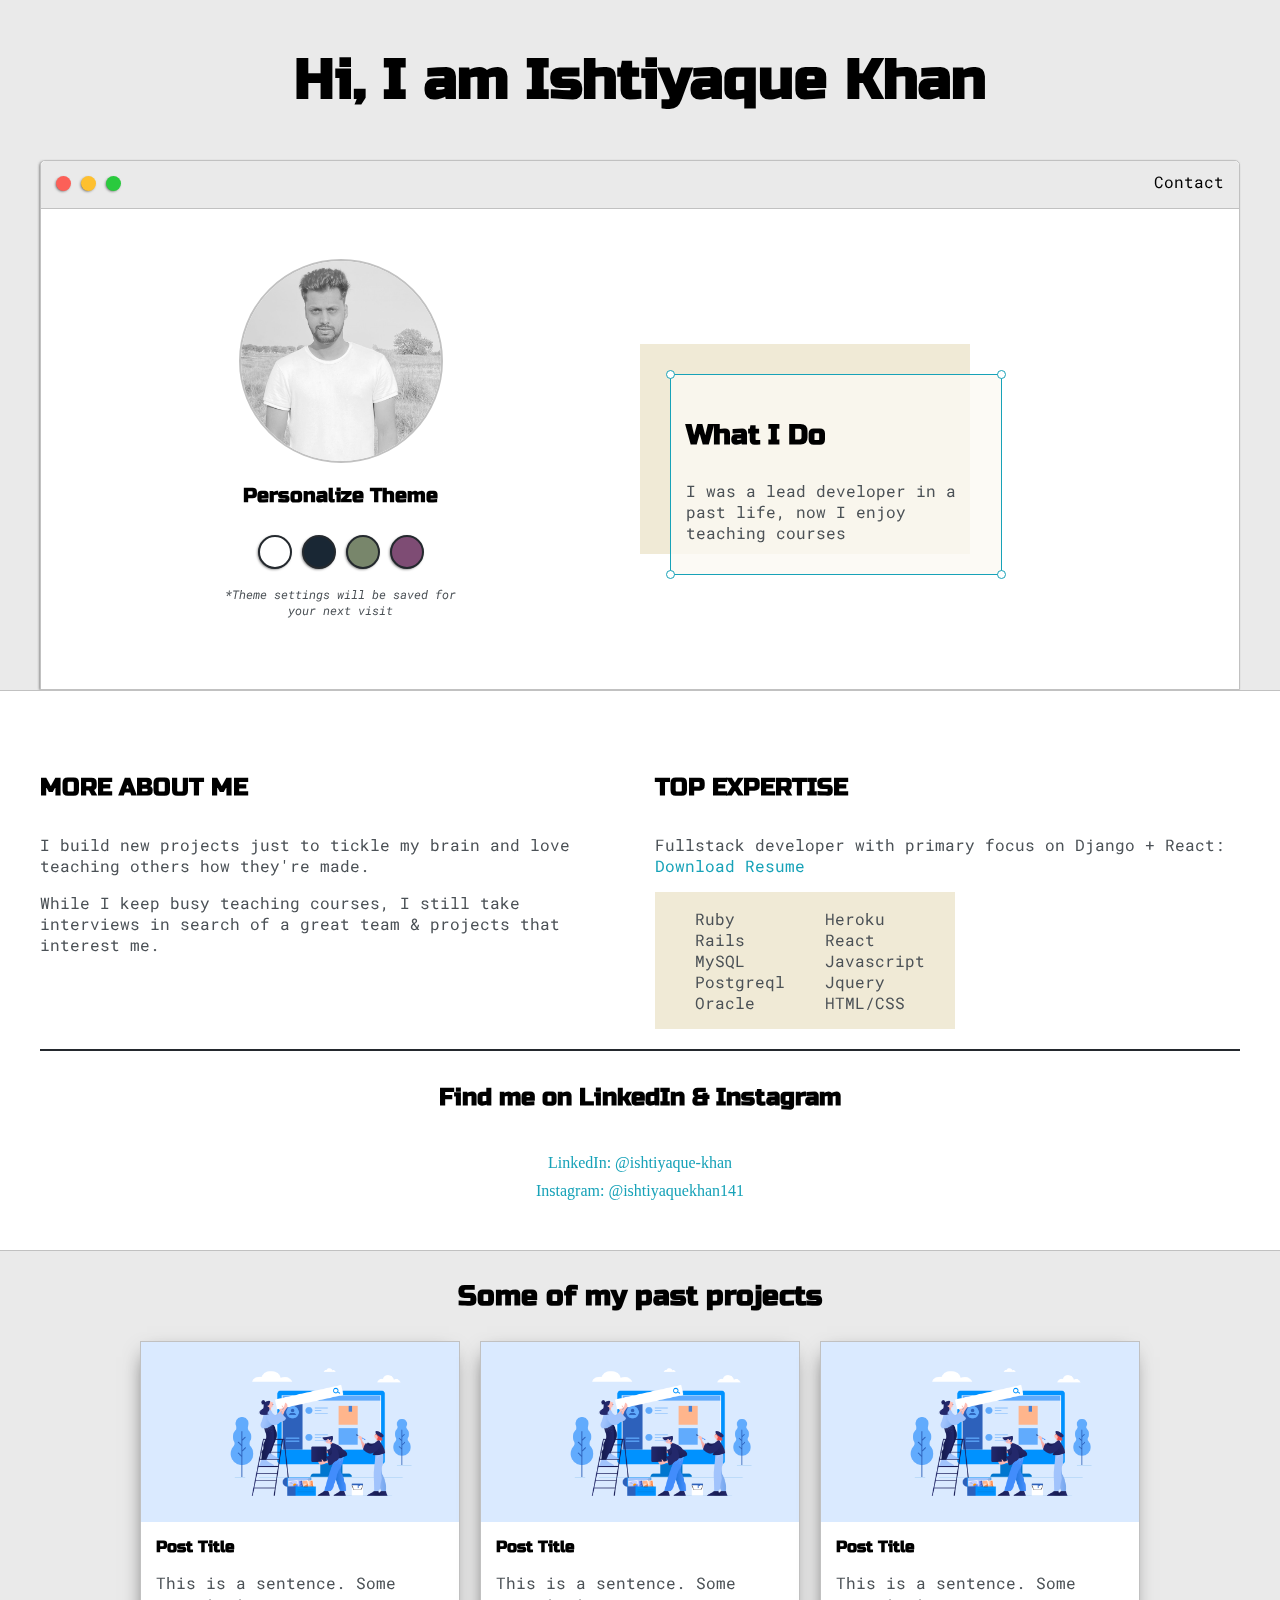
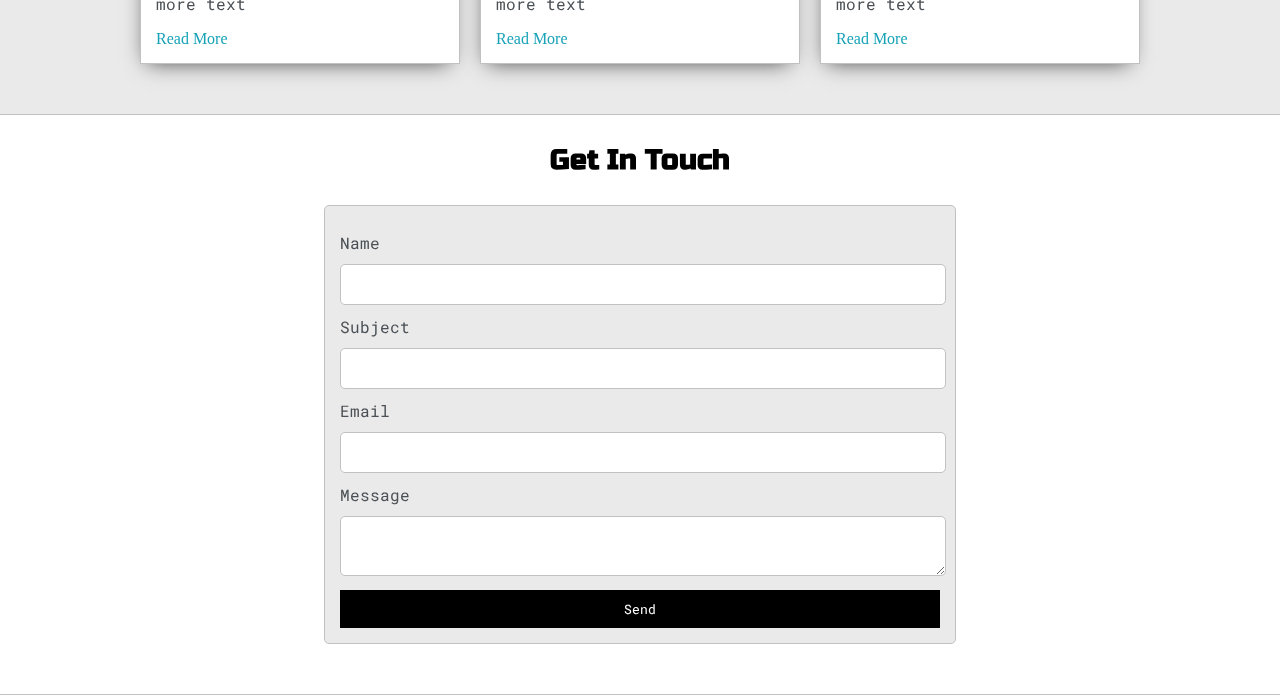
==== index.html @ ef8503f7 "Portfolio changes" ====
<!DOCTYPE html>
<html lang="en">
<head>
  <meta charset="UTF-8">
  <meta http-equiv="X-UA-Compatible" content="IE=edge">
  <meta name="viewport" content="width=device-width, initial-scale=1.0">
  <title>Ishtiyaque Khan</title>
  <link rel="preconnect" href="https://fonts.googleapis.com">
  <link rel="preconnect" href="https://fonts.gstatic.com" crossorigin>
  <link href="https://fonts.googleapis.com/css2?family=Russo+One&display=swap" rel="stylesheet"> 
  <link rel="preconnect" href="https://fonts.googleapis.com">
  <link rel="preconnect" href="https://fonts.gstatic.com" crossorigin>
  <link href="https://fonts.googleapis.com/css2?family=Roboto+Mono:wght@500&family=Russo+One&display=swap" rel="stylesheet"> 

  <link rel="stylesheet" type="text/css" href="css/default.css" />

  <link id="theme-style" rel="stylesheet" type="text/css" href="css/purple.css" />
</head>
<body>
  <section class="s1">
    <div class="main-container">
      <div class="greeting-wrapper">
        <h1>Hi, I am Ishtiyaque Khan</h1>
      </div>

      <div class="intro-wrapper">
        <div class="nav-wrapper">
          <div class="dots-wrapper">
            <div id="dot-1" class="browser-dot"></div>
            <div id="dot-2" class="browser-dot"></div>
            <div id="dot-3" class="browser-dot"></div>
          </div>
          <ul id="navigation">
            <li><a href="#">Contact</a></li>
          </ul>
        </div>
        <div class="left-column">
          <img id="profile-pic" src="images/portfolio-homepage.jpg">
          <h5 style="text-align: center; line-height: 0;">Personalize Theme</h5>

          <div id="theme-options-wrapper">
            <div data-mode="light" id="light-mode" class="theme-dot"></div>
            <div data-mode="blue" id="blue-mode" class="theme-dot"></div>
            <div data-mode="green" id="green-mode" class="theme-dot"></div>
            <div data-mode="purple" id="purple-mode" class="theme-dot"></div>
          </div>

          <p id="setting-note">*Theme settings will be saved for<br>your next visit</p>
        </div>
        <div class="right-column">
          <div id="preview-shadow">
            <div id="preview">
              <div id="corner-tl" class="corner"></div>
              <div id="corner-tr" class="corner"></div>
              <h3>What I Do</h3>
              <p>I was a lead developer in a past life,
                now I enjoy teaching courses</p>
              <div id="corner-br" class="corner"></div>
              <div id="corner-bl" class="corner"></div>
            </div>
          </div>
        </div>
      </div>
    </div>
  </section>
  <section class="s2">
    <div class="main-container">
      <div class="about-wrapper">
        <div class="about-me">
          <h4>MORE ABOUT ME</h4>

          <p>I build new projects just to tickle my brain and love teaching others how they're made.</p>
          <p>While I keep busy teaching courses, I still take interviews in search of a great team & projects that interest me.</p>
        </div>

        <div class="expertise">
          <h4>TOP EXPERTISE</h4>

          <p>Fullstack developer with primary focus on Django + React:
            <a target="_blank" href="documents/Resume.pdf">Download Resume</a>
          </p>

          <div id="skills">
            <ul>
              <li>Ruby</li>
              <li>Rails</li>
              <li>MySQL</li>
              <li>Postgreql</li>
              <li>Oracle</li>
            </ul>

            <ul>
              <li>Heroku</li>
              <li>React</li>
              <li>Javascript</li>
              <li>Jquery</li>
              <li>HTML/CSS</li>
            </ul>
          </div>
        </div>

        <div class="social-links">
          <h4>Find me on LinkedIn & Instagram</h4>
          <a target="_blank" href="https://www.linkedin.com/in/ishtiyaque-khan-a1082a1ba/">LinkedIn: @ishtiyaque-khan</a>
          <a target="_blank" href="https://www.instagram.com/ishtiyaquekhan141/">Instagram: @ishtiyaquekhan141</a>
        </div>
      </div>
  </section>
  <section class="s1">
    <div class="main-container">
      <h3 style="text-align: center;">Some of my past projects</h3>

      <div class="post-wrapper">
        <div class="post">
          <img class="thumbnail" src="images/sample-project-image.png">
          <div class="post-preview">
            <h6 class="post-title">Post Title</h6>
            <p class="post-intro">This is a sentence. Some more text</p>
            <a href="#">Read More</a>
          </div>
        </div>

        <div class="post">
          <img class="thumbnail" src="images/sample-project-image.png">
          <div class="post-preview">
            <h6 class="post-title">Post Title</h6>
            <p class="post-intro">This is a sentence. Some more text</p>
            <a href="#">Read More</a>
          </div>
        </div>

        <div class="post">
          <img class="thumbnail" src="images/sample-project-image.png">
          <div class="post-preview">
            <h6 class="post-title">Post Title</h6>
            <p class="post-intro">This is a sentence. Some more text</p>
            <a href="#">Read More</a>
          </div>
        </div>
      </div>
    </div>
  </section>
  <section class="s2">
    <div class="main-container">
      <h3 style="text-align: center;">Get In Touch</h3>

      <form id="contact-form" action="mailto:ishtiyaquekhan141@gmail.com" method="post" enctype="text/plain">
        <label>Name</label>
        <input class="input-field" type="text" name="name">

        <label>Subject</label>
        <input class="input-field" type="text" name="subject">

        <label>Email</label>
        <input class="input-field" type="email" name="email">

        <label>Message</label>
        <textarea class="input-field" name="message"></textarea>

        <input id="submit-btn" type="submit" value="Send">
      </form>
    </div>
  </section>

  <script type="text/javascript" src="javascript/script.js"></script>
</body>
</html>
---- css/default.css ----
:root {
  --main-color: #eaeaea;
  --secondary-color: #fff;
  --border-color: #c1c1c1;
  --main-text: black;
  --secondary-text: #4b5156;
  --theme-border-color: #24292e;
  --preview-bg: rgb(251, 249, 243, 0.8);
  --preview-shadow:  #f0ead6;
  --button-color: black;
}

html, body {
  padding: 0;
  margin: 0;
}

body * {
  transition: 0.3s;
}

h1, h2, h3, h4, h5, h6 {
  color: var(--main-text);
  font-family: 'Russo One', sans-serif;
}

p, li, span, label, input, textarea {
  color: var(--secondary-text);
  font-family: 'Roboto Mono', monospace;
}

a {
  text-decoration: none;
  color: #17a2b8;
}

ul { list-style: none; }

h1 { font-size: 56px; }
h2 { font-size: 36px; }
h3 { font-size: 28px; }
h4 { font-size: 24px; }
h5 { font-size: 20px; }
h6 { font-size: 16px; }

.s1 {
  background-color: var(--main-color);
  border-bottom: 1px solid var(--border-color);
  overflow: auto;
}

.s2 {
  background-color: var(--secondary-color);
  border-bottom: 1px solid var(--border-color);
  overflow: auto;
}

.main-container {
  width: 1200px;
  margin: 0 auto;
}

.greeting-wrapper {
  display: grid;
  justify-content: center;
  align-content: center;
  min-height: 10em;
}

.intro-wrapper {
  background-color: var(--secondary-color);
  border: 1px solid var(--border-color);
  box-shadow: -1px 1px 3px -1px rgba(0, 0, 0, 0.75);
  display: grid;
  grid-template-columns: 1fr 1fr;
  grid-template-rows: 3em 30em;
  grid-template-areas: 
    'nav-wrapper nav-wrapper'
    'left-column right-column'
  ;
  border-radius: 5px 5px 0 0;
}

.nav-wrapper {
  grid-area: nav-wrapper;
  border-bottom: 1px solid var(--border-color);
  display: flex;
  justify-content: space-between;
  background-color: var(--main-color);
  border-radius: 5px 5px 0 0;
}

#navigation {
  margin: 0;
  padding: 10px;
}

#navigation a {
  color: var(--main-text);
}

#navigation li {
  display: inline-block;
  margin-right: 5px;
  margin-left: 5px;
}

.dots-wrapper {
  display: flex;
  padding: 10px;
}

#dot-1 { background-color: #fc6058; }
#dot-2 { background-color: #fec02f; }
#dot-3 { background-color: #2aca3e; }

.browser-dot {
  background-color:black;
  height: 15px;
  width: 15px;
  border-radius: 50%;
  margin: 5px;

  -webkit-box-shadow: -1px 1px 3px -1px rgba(0, 0, 0, 0.75);
  -moz-box-shadow: -1px 1px 3px -1px rgba(0, 0, 0, 0.75);
  box-shadow: -1px 1px 3px -1px rgba(0, 0, 0, 0.75);
}

.left-column {
  grid-area: left-column;
  padding-top: 50px;
  padding-bottom: 50px;
}

#profile-pic {
  display: block;
  margin: 0 auto;
  height: 200px;
  width: 200px;
  object-fit: cover;
  object-position: center top;
  border-radius: 50%;
  border: 2px solid var(--border-color);
  transition: transform 0.5s ease-in-out;
  mix-blend-mode: luminosity;
}

#profile-pic:hover { 
  transform: scale(1.15, 1.15);
  opacity: 1;
  -webkit-animation: flash 1.5s;
  animation: flash 1.5s;
  mix-blend-mode: normal;
}

@-webkit-keyframes flash {
	0% { opacity: 0.3; }
	100% { opacity: 1; }
}

@keyframes flash {
	0% { opacity: 0.3; }
	100% { opacity: 1; }
}

#theme-options-wrapper {
  display: flex;
  justify-content: center;
}

.theme-dot {
  height: 30px;
  width: 30px;
  margin: 5px;
  border-radius: 50%;
  border: 2px solid var(--theme-border-color);

  -webkit-box-shadow: -1px 1px 3px -1px rgba(0, 0, 0, 0.75);
  -moz-box-shadow: -1px 1px 3px -1px rgba(0, 0, 0, 0.75);
  box-shadow: -1px 1px 3px -1px rgba(0, 0, 0, 0.75);
  cursor: pointer;
}

.theme-dot:hover { border-width: 5px; }

#light-mode { background-color: #fff; }
#blue-mode { background-color: #192734; }
#green-mode { background-color: #78866b; }
#purple-mode { background-color: #7e4c74; }

#setting-note {
  font-size: 12px;
  font-style: italic;
  text-align: center;
}

.right-column {
  grid-area: right-column;
  display: grid;
  align-content: center;
  padding-top: 50px;
  padding-bottom: 50px;
}

#preview-shadow {
  background-color: var(--preview-shadow);
  width: 300px;
  height: 180px;
  padding-left: 30px;
  padding-top: 30px;
}

#preview {
  width: 300px;
  border: 1.5px solid #17a2b8;
  background-color: var(--preview-bg);
  padding: 15px;
  position: relative;
}

.corner {
  width: 7px;
  height: 7px;
  border-radius: 50%;
  border: 1.5px solid #17a2b8;
  background-color: #fff;
  position: absolute;
}

#corner-tl {
  top: -5px;
  left: -5px;
}

#corner-tr {
  top: -5px;
  right: -5px;
}

#corner-br {
  bottom: -5px;
  right: -5px;
}

#corner-bl {
  bottom: -5px;
  left: -5px;
}

.about-wrapper {
  display: grid;
  grid-template-columns: 1fr 1fr;
  justify-content: center;
  padding-top: 50px;
  padding-bottom: 50px;
  grid-template-areas: 
  'about-me expertise'
  'social-links social-links';
  column-gap: 30px;
}

.social-links {
  grid-area: social-links;
  display: grid;
  justify-content: center;
  border-top: 2px solid var(--theme-border-color);
  text-align: center;
  row-gap: 10px;
}

.about-me { grid-area: about-me; }
.expertise { grid-area: expertise; }

#skills {
  display: flex;
  justify-content: start;
  width: 300px;
  background-color: var(--preview-shadow);
  margin-bottom: 20px;
}

.post-wrapper {
  display: grid;
  grid-template-columns: repeat(auto-fit, 320px);
  gap: 20px;
  justify-content: center;
  padding-bottom: 50px;
}

.post {
  border: 1px solid var(--border-color);
  -webkit-box-shadow: -2px 7px 21px -9px rgba(0, 0, 0, 0.75);
  -moz-box-shadow: -2px 7px 21px -9px rgba(0, 0, 0, 0.75);
  box-shadow: -2px 7px 21px -9px rgba(0, 0, 0, 0.75);
}

.thumbnail {
  display: block;
  width: 100%;
  height: 180px;
  object-fit: cover;
  object-position: 1% 1%;
}

.post-preview {
  background-color: #fff;
  padding: 15px;
}

.post-title {
  color: black;
  margin: 0;
}

.post-intro {
  color: #4b5156;
  font-size: 16px;
}

#contact-form {
  display: block;
  max-width: 600px;
  margin: 0 auto;
  border: 1px solid var(--border-color);
  padding: 15px;
  border-radius: 5px;
  background-color: var(--main-color);
  margin-bottom: 50px;
}

#contact-form label {
  line-height: 2.7em;
}

.input-field {
  width: 100%;
  padding-top: 10px;
  padding-bottom: 10px;
  background-color: var(--secondary-color);
  border-radius: 5px;
  border: 1px solid var(--border-color);
  font-size: 14px;
}

#submit-btn {
  margin-top: 10px;
  width: 100%;
  padding-top: 10px;
  padding-bottom: 10px;
  color: #fff;
  background-color: var(--button-color);
  border: none;
}

@media screen and (max-width: 1200px) {
  .main-container {
    width: 95%;
  }
}

@media screen and (max-width: 800px) {
  .intro-wrapper{
    grid-template-columns: 1fr;
    grid-template-areas:
      'nav-wrapper'
      'left-column'
      'right-column'
  }

  .right-column {
    justify-content: center;
  }
}
---- css/purple.css ----
:root {
    --main-color: #46344E;
    --secondary-color: #382a3f;
    --border-color: #1d1520;
    --main-text: #fff;
    --secondary-text: #eeeeee;
    --theme-border-color: #FFF;
    --preview-bg: rgb(29, 21, 32, 0.8);
    --preview-shadow:  #2a202f;
    --button-color: #669966;
  }
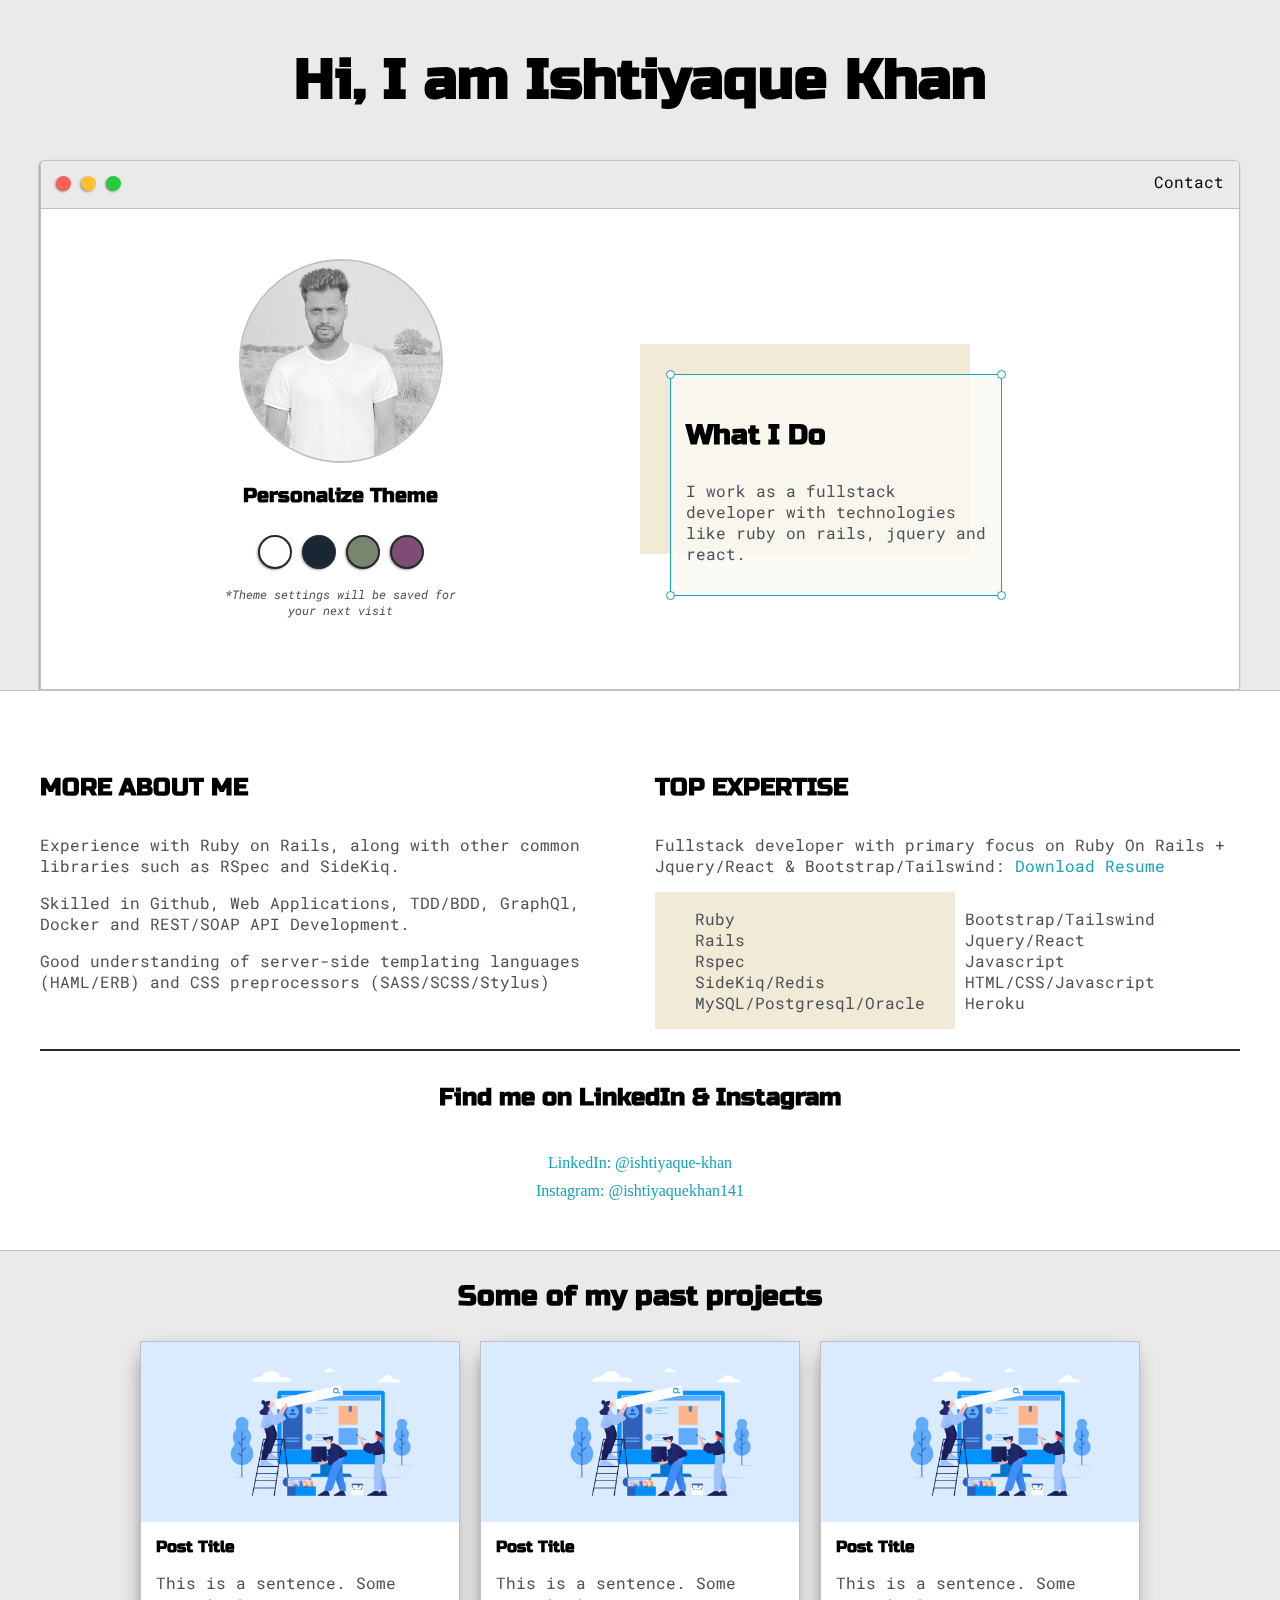
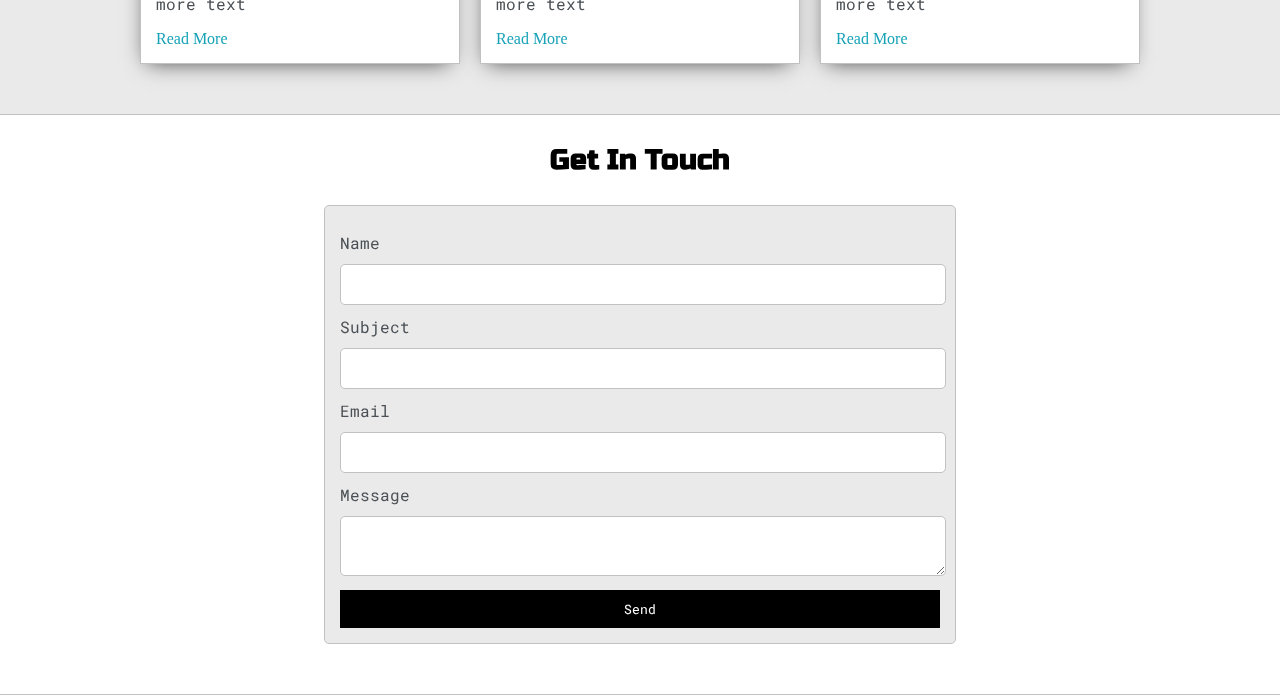
==== commit fc7f96c6: "Introduction changes" ====
--- a/index.html
+++ b/index.html
@@ -53,8 +53,7 @@
               <div id="corner-tl" class="corner"></div>
               <div id="corner-tr" class="corner"></div>
               <h3>What I Do</h3>
-              <p>I was a lead developer in a past life,
-                now I enjoy teaching courses</p>
+              <p>I work as a fullstack developer with technologies like ruby on rails, jquery and react.</p>
               <div id="corner-br" class="corner"></div>
               <div id="corner-bl" class="corner"></div>
             </div>
@@ -69,14 +68,15 @@
         <div class="about-me">
           <h4>MORE ABOUT ME</h4>
 
-          <p>I build new projects just to tickle my brain and love teaching others how they're made.</p>
-          <p>While I keep busy teaching courses, I still take interviews in search of a great team & projects that interest me.</p>
+          <p>Experience with Ruby on Rails, along with other common libraries such as RSpec and SideKiq.</p>
+          <p>Skilled in Github, Web Applications, TDD/BDD, GraphQl, Docker and REST/SOAP API Development.</p>
+          <p>Good understanding of server-side templating languages (HAML/ERB) and CSS preprocessors (SASS/SCSS/Stylus)</p>
         </div>
 
         <div class="expertise">
           <h4>TOP EXPERTISE</h4>
 
-          <p>Fullstack developer with primary focus on Django + React:
+          <p>Fullstack developer with primary focus on Ruby On Rails + Jquery/React & Bootstrap/Tailswind:
             <a target="_blank" href="documents/Resume.pdf">Download Resume</a>
           </p>
 
@@ -84,17 +84,17 @@
             <ul>
               <li>Ruby</li>
               <li>Rails</li>
-              <li>MySQL</li>
-              <li>Postgreql</li>
-              <li>Oracle</li>
+              <li>Rspec</li>
+              <li>SideKiq/Redis</li>
+              <li>MySQL/Postgresql/Oracle</li>
             </ul>
 
             <ul>
+              <li>Bootstrap/Tailswind</li>
+              <li>Jquery/React</li>
+              <li>Javascript</li>
+              <li>HTML/CSS/Javascript</li>
               <li>Heroku</li>
-              <li>React</li>
-              <li>Javascript</li>
-              <li>Jquery</li>
-              <li>HTML/CSS</li>
             </ul>
           </div>
         </div>
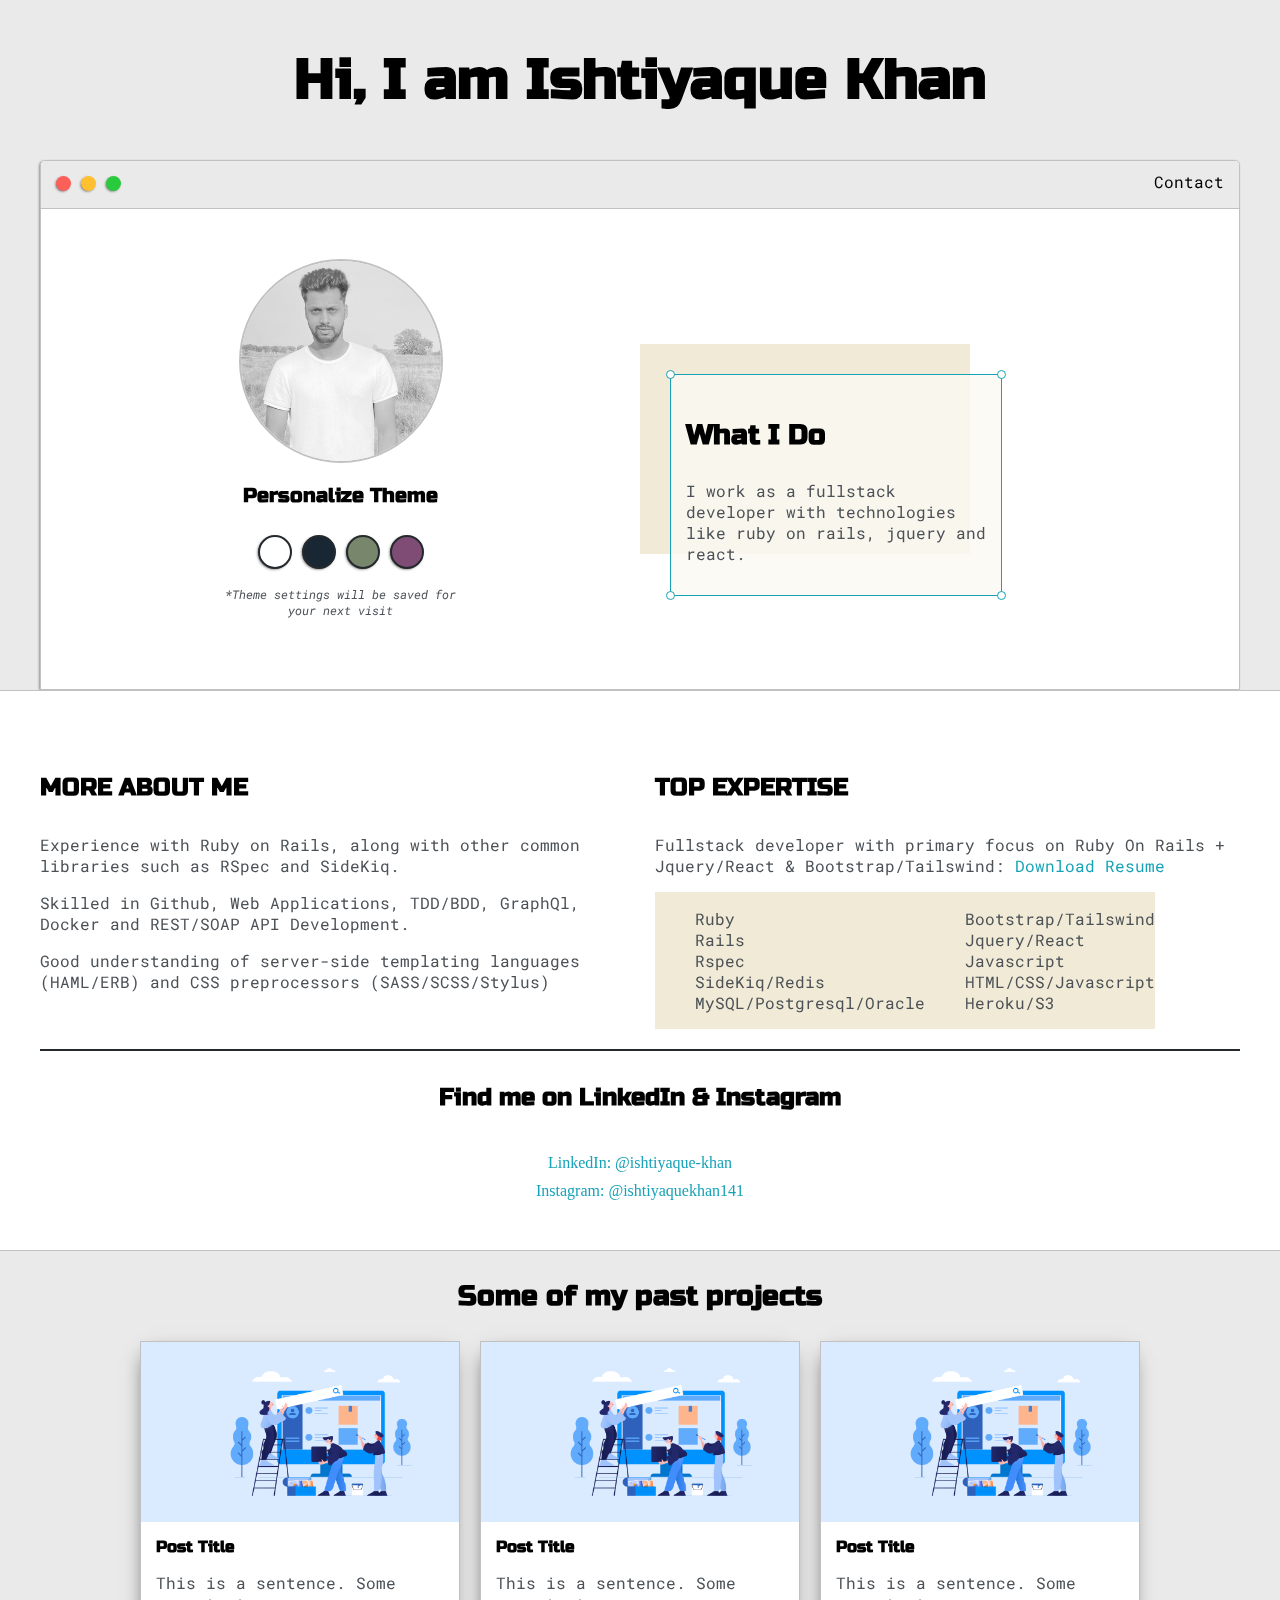
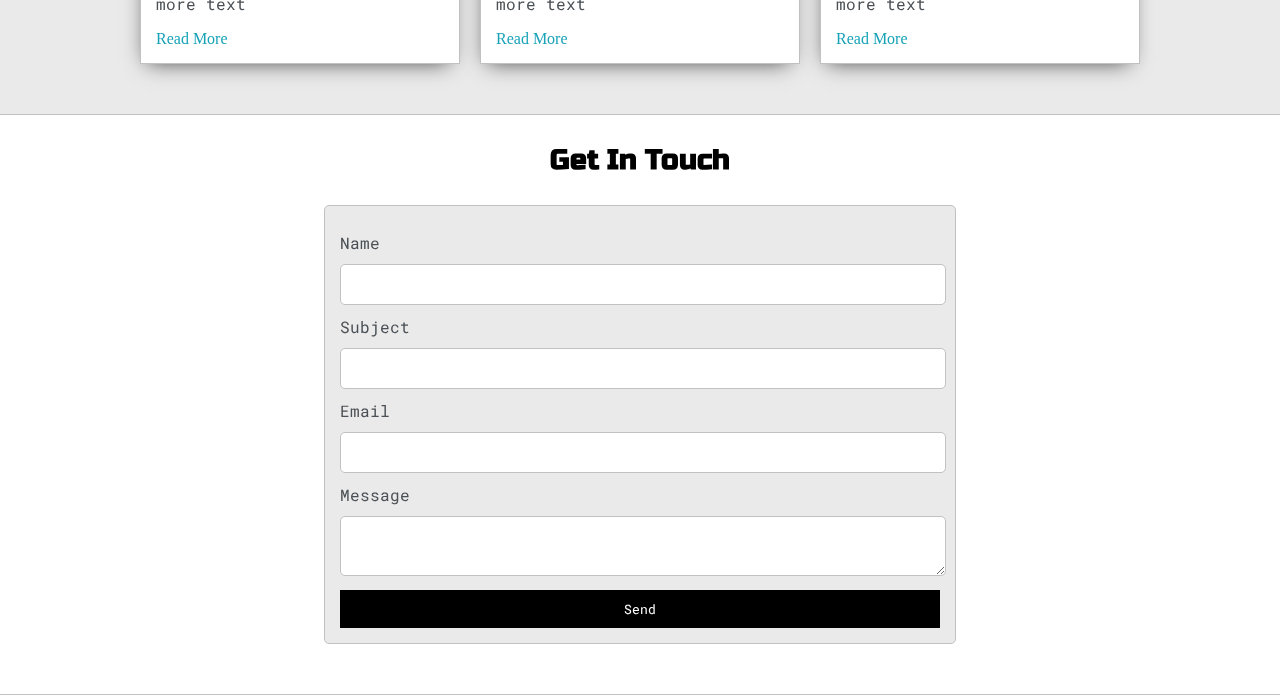
==== commit f6a56f4f: "Skills updated" ====
--- a/index.html
+++ b/index.html
@@ -94,7 +94,7 @@
               <li>Jquery/React</li>
               <li>Javascript</li>
               <li>HTML/CSS/Javascript</li>
-              <li>Heroku</li>
+              <li>Heroku/S3</li>
             </ul>
           </div>
         </div>
--- a/css/default.css
+++ b/css/default.css
@@ -274,7 +274,7 @@
 #skills {
   display: flex;
   justify-content: start;
-  width: 300px;
+  width: 500px;
   background-color: var(--preview-shadow);
   margin-bottom: 20px;
 }
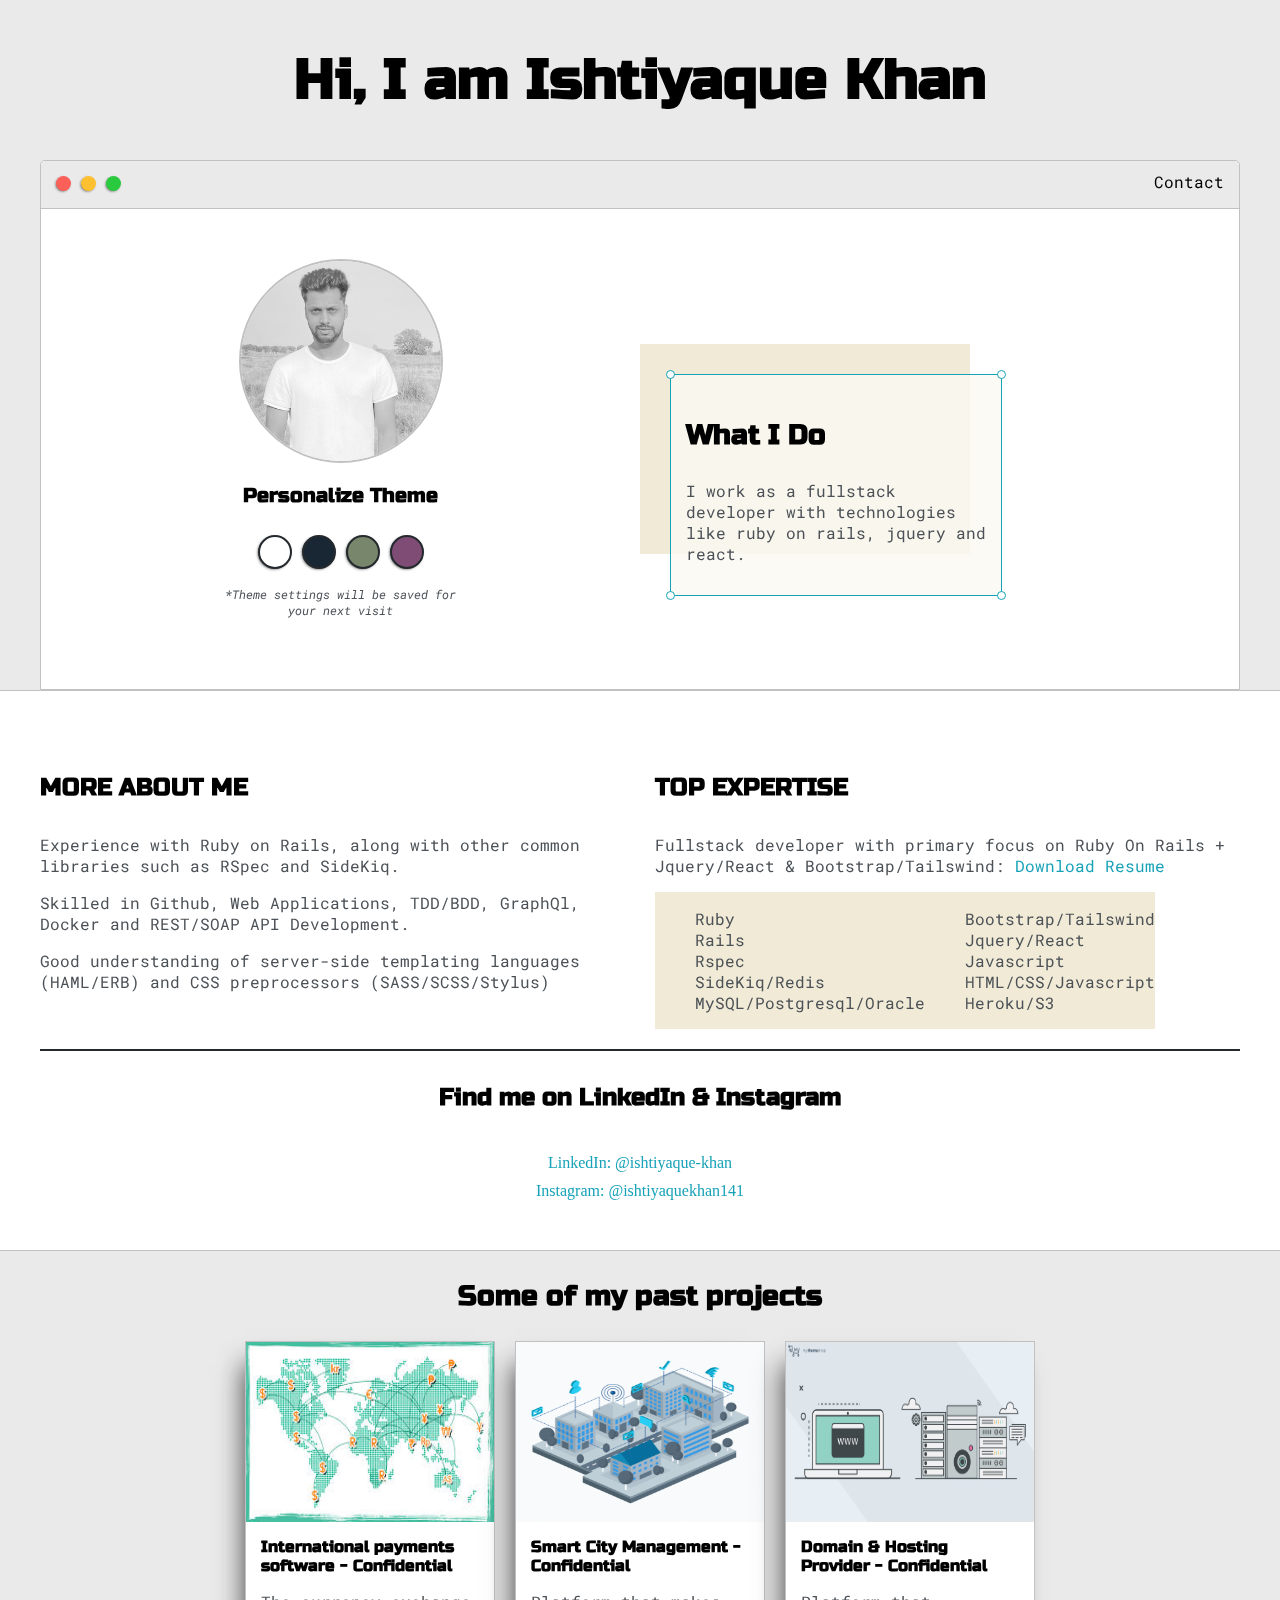
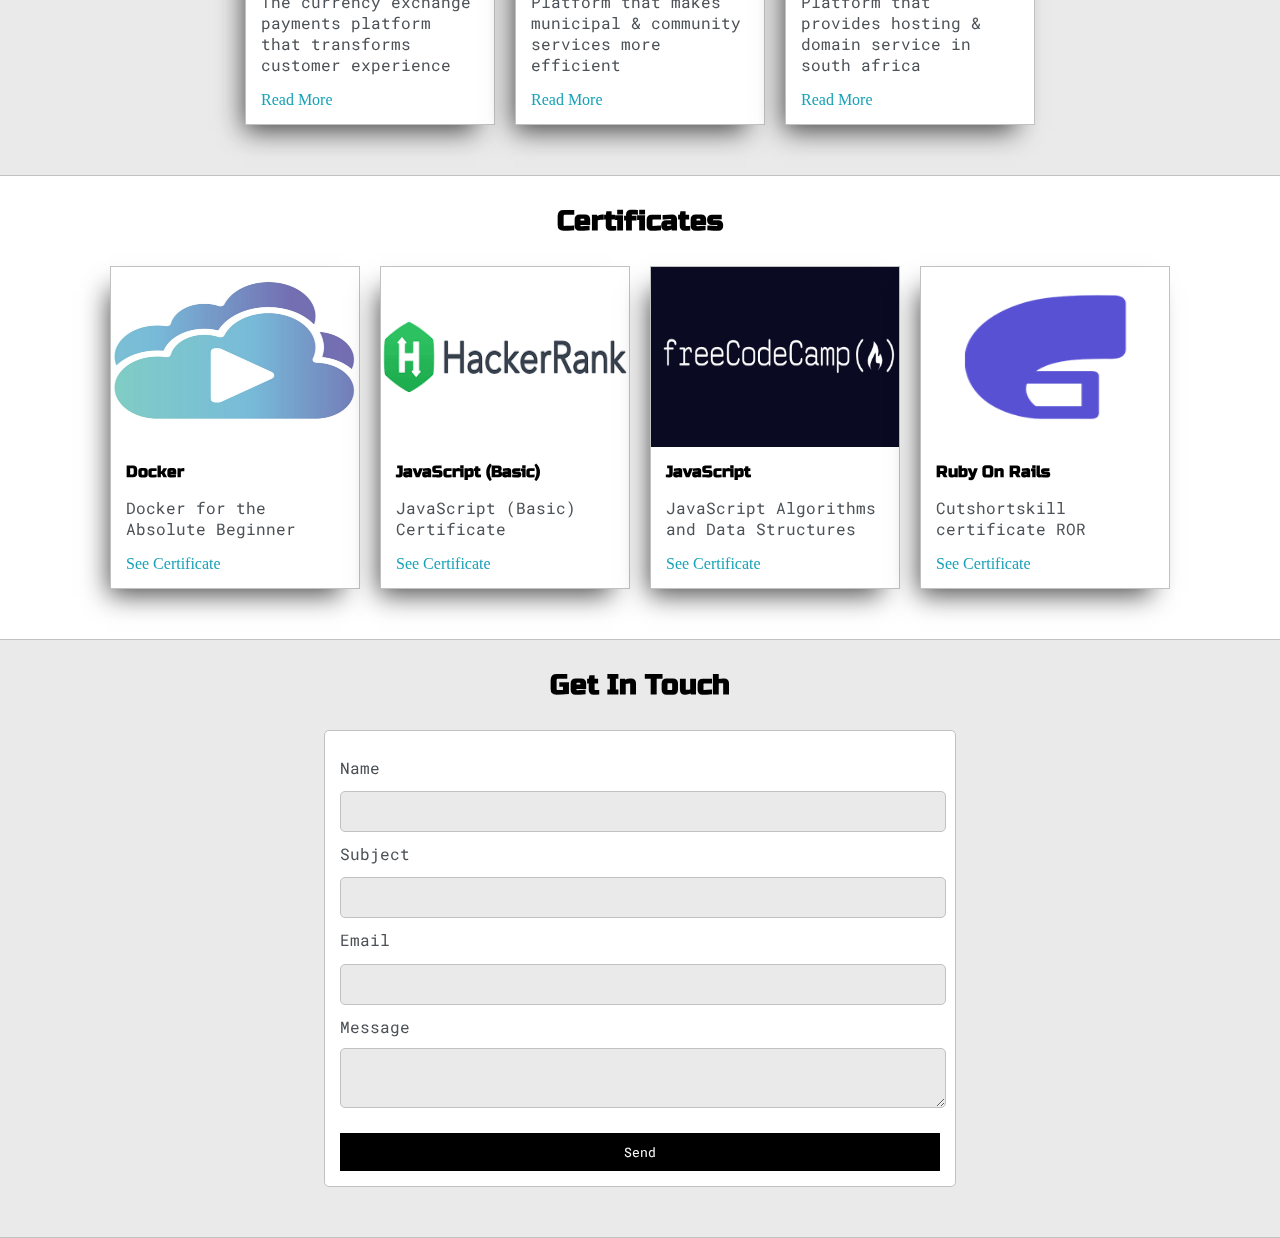
==== commit f0de0bcb: "Made changes to show Certification, Projects and email service enabled" ====
--- a/index.html
+++ b/index.html
@@ -31,7 +31,7 @@
             <div id="dot-3" class="browser-dot"></div>
           </div>
           <ul id="navigation">
-            <li><a href="#">Contact</a></li>
+            <li><a href="index.html#contact">Contact</a></li>
           </ul>
         </div>
         <div class="left-column">
@@ -77,7 +77,7 @@
           <h4>TOP EXPERTISE</h4>
 
           <p>Fullstack developer with primary focus on Ruby On Rails + Jquery/React & Bootstrap/Tailswind:
-            <a target="_blank" href="documents/Resume.pdf">Download Resume</a>
+            <a target="_blank" href="documents/resume.pdf">Download Resume</a>
           </p>
 
           <div id="skills">
@@ -112,29 +112,29 @@
 
       <div class="post-wrapper">
         <div class="post">
-          <img class="thumbnail" src="images/sample-project-image.png">
-          <div class="post-preview">
-            <h6 class="post-title">Post Title</h6>
-            <p class="post-intro">This is a sentence. Some more text</p>
-            <a href="#">Read More</a>
-          </div>
-        </div>
-
-        <div class="post">
-          <img class="thumbnail" src="images/sample-project-image.png">
-          <div class="post-preview">
-            <h6 class="post-title">Post Title</h6>
-            <p class="post-intro">This is a sentence. Some more text</p>
-            <a href="#">Read More</a>
-          </div>
-        </div>
-
-        <div class="post">
-          <img class="thumbnail" src="images/sample-project-image.png">
-          <div class="post-preview">
-            <h6 class="post-title">Post Title</h6>
-            <p class="post-intro">This is a sentence. Some more text</p>
-            <a href="#">Read More</a>
+          <img class="thumbnail" src="images/internation-payment-services.jpeg">
+          <div class="post-preview">
+            <h6 class="post-title">International payments software - Confidential</h6>
+            <p class="post-intro">The currency exchange payments platform that transforms customer experience</p>
+            <a href="pages/internation-payment-services.html">Read More</a>
+          </div>
+        </div>
+
+        <div class="post">
+          <img class="thumbnail" src="images/smart-city-management.png">
+          <div class="post-preview">
+            <h6 class="post-title">Smart City Management - Confidential</h6>
+            <p class="post-intro">Platform that makes municipal & community services more efficient</p>
+            <a href="pages/city-management.html">Read More</a>
+          </div>
+        </div>
+
+        <div class="post">
+          <img class="thumbnail" src="images/hosting-domain-provider.jpg">
+          <div class="post-preview">
+            <h6 class="post-title">Domain & Hosting Provider - Confidential</h6>
+            <p class="post-intro">Platform that provides hosting & domain service in south africa</p>
+            <a href="pages/domain-hosting-services.html">Read More</a>
           </div>
         </div>
       </div>
@@ -142,21 +142,64 @@
   </section>
   <section class="s2">
     <div class="main-container">
+      <h3 style="text-align: center;">Certificates</h3>
+
+      <div class="post-wrapper">
+        <div class="post">
+          <img class="thumbnail" src="images/kodecloud.jpg">
+          <div class="post-preview">
+            <h6 class="post-title">Docker</h6>
+            <p class="post-intro">Docker for the Absolute Beginner</p>
+            <a target="_blank" href="documents/kodecloud-docker-certificate.pdf">See Certificate</a>
+          </div>
+        </div>
+
+        <div class="post">
+          <img class="thumbnail" src="images/hacker-rank.png">
+          <div class="post-preview">
+            <h6 class="post-title">JavaScript (Basic)</h6>
+            <p class="post-intro">JavaScript (Basic) Certificate</p>
+            <a target="_blank" href="https://www.hackerrank.com/certificates/d4ded7c283e5">See Certificate</a>
+          </div>
+        </div>
+
+        <div class="post">
+          <img class="thumbnail" src="images/freecode-camp.png">
+          <div class="post-preview">
+            <h6 class="post-title">JavaScript</h6>
+            <p class="post-intro">JavaScript Algorithms and Data Structures</p>
+            <a target="_blank" href="https://www.freecodecamp.org/certification/fcc831fb80a-a375-44b3-9747-e6c93f4328e0/javascript-algorithms-and-data-structures">See Certificate</a>
+          </div>
+        </div>
+
+        <div class="post">
+          <img class="thumbnail" src="images/cutshort.png">
+          <div class="post-preview">
+            <h6 class="post-title">Ruby On Rails</h6>
+            <p class="post-intro">Cutshortskill certificate ROR</p>
+            <a target="_blank" href="https://cutshort.io/certificate/37841">See Certificate</a>
+          </div>
+        </div>
+      </div>
+    </div>
+  </section>
+  <section class="s1">
+    <div class="main-container">
       <h3 style="text-align: center;">Get In Touch</h3>
 
-      <form id="contact-form" action="mailto:ishtiyaquekhan141@gmail.com" method="post" enctype="text/plain">
-        <label>Name</label>
-        <input class="input-field" type="text" name="name">
-
-        <label>Subject</label>
-        <input class="input-field" type="text" name="subject">
-
-        <label>Email</label>
-        <input class="input-field" type="email" name="email">
-
-        <label>Message</label>
-        <textarea class="input-field" name="message"></textarea>
-
+      <form id="contact-form" action="https://formspree.io/f/mbjwdpnp" method="POST" target="_blank">
+        <label>Name
+          <input class="input-field" type="text" name="name">
+        </label>
+        <label>Subject
+          <input class="input-field" type="text" name="subject">
+        </label>
+        <label>Email
+          <input class="input-field" type="email" name="email">
+        </label>
+        <label>Message
+          <textarea class="input-field" name="message"></textarea>
+        </label>
         <input id="submit-btn" type="submit" value="Send">
       </form>
     </div>
--- a/css/default.css
+++ b/css/default.css
@@ -8,6 +8,7 @@
   --preview-bg: rgb(251, 249, 243, 0.8);
   --preview-shadow:  #f0ead6;
   --button-color: black;
+  --box-shadow: -10px 15px 25px -9px rgba(19, 18, 18, 0.75);
 }
 
 html, body {
@@ -70,7 +71,7 @@
 .intro-wrapper {
   background-color: var(--secondary-color);
   border: 1px solid var(--border-color);
-  box-shadow: -1px 1px 3px -1px rgba(0, 0, 0, 0.75);
+  box-shadow: -1px 1px 3px -1px var(--box-sha);
   display: grid;
   grid-template-columns: 1fr 1fr;
   grid-template-rows: 3em 30em;
@@ -281,7 +282,7 @@
 
 .post-wrapper {
   display: grid;
-  grid-template-columns: repeat(auto-fit, 320px);
+  grid-template-columns: repeat(auto-fit, 250px);
   gap: 20px;
   justify-content: center;
   padding-bottom: 50px;
@@ -291,14 +292,14 @@
   border: 1px solid var(--border-color);
   -webkit-box-shadow: -2px 7px 21px -9px rgba(0, 0, 0, 0.75);
   -moz-box-shadow: -2px 7px 21px -9px rgba(0, 0, 0, 0.75);
-  box-shadow: -2px 7px 21px -9px rgba(0, 0, 0, 0.75);
+  box-shadow: var(--box-shadow);
 }
 
 .thumbnail {
   display: block;
   width: 100%;
   height: 180px;
-  object-fit: cover;
+  object-fit: fill;
   object-position: 1% 1%;
 }
 
@@ -324,7 +325,7 @@
   border: 1px solid var(--border-color);
   padding: 15px;
   border-radius: 5px;
-  background-color: var(--main-color);
+  background-color: var(--secondary-color);
   margin-bottom: 50px;
 }
 
@@ -336,7 +337,7 @@
   width: 100%;
   padding-top: 10px;
   padding-bottom: 10px;
-  background-color: var(--secondary-color);
+  background-color: var(--main-color);
   border-radius: 5px;
   border: 1px solid var(--border-color);
   font-size: 14px;
@@ -370,4 +371,26 @@
   .right-column {
     justify-content: center;
   }
+
+  .about-wrapper {
+    grid-template-columns: repeat( auto-fit, minmax(200px, 1fr) );
+    grid-template-areas: 
+    'about-me'
+    'expertise'
+    'social-links';
+  }
+
+  .expertise {
+    border-top: 2px solid var(--theme-border-color); 
+  }
+
+  #skills {
+    display: flex;
+    flex-direction: column;
+    align-items: start;
+    justify-content: center;
+    width: 300px;
+    background-color: var(--preview-shadow);
+    margin-bottom: 20px;
+  }
 }--- a/css/purple.css
+++ b/css/purple.css
@@ -8,4 +8,5 @@
     --preview-bg: rgb(29, 21, 32, 0.8);
     --preview-shadow:  #2a202f;
     --button-color: #669966;
+    --box-shadow: -10px 15px 25px -9px rgba(88, 70, 70, 0.75);
   }